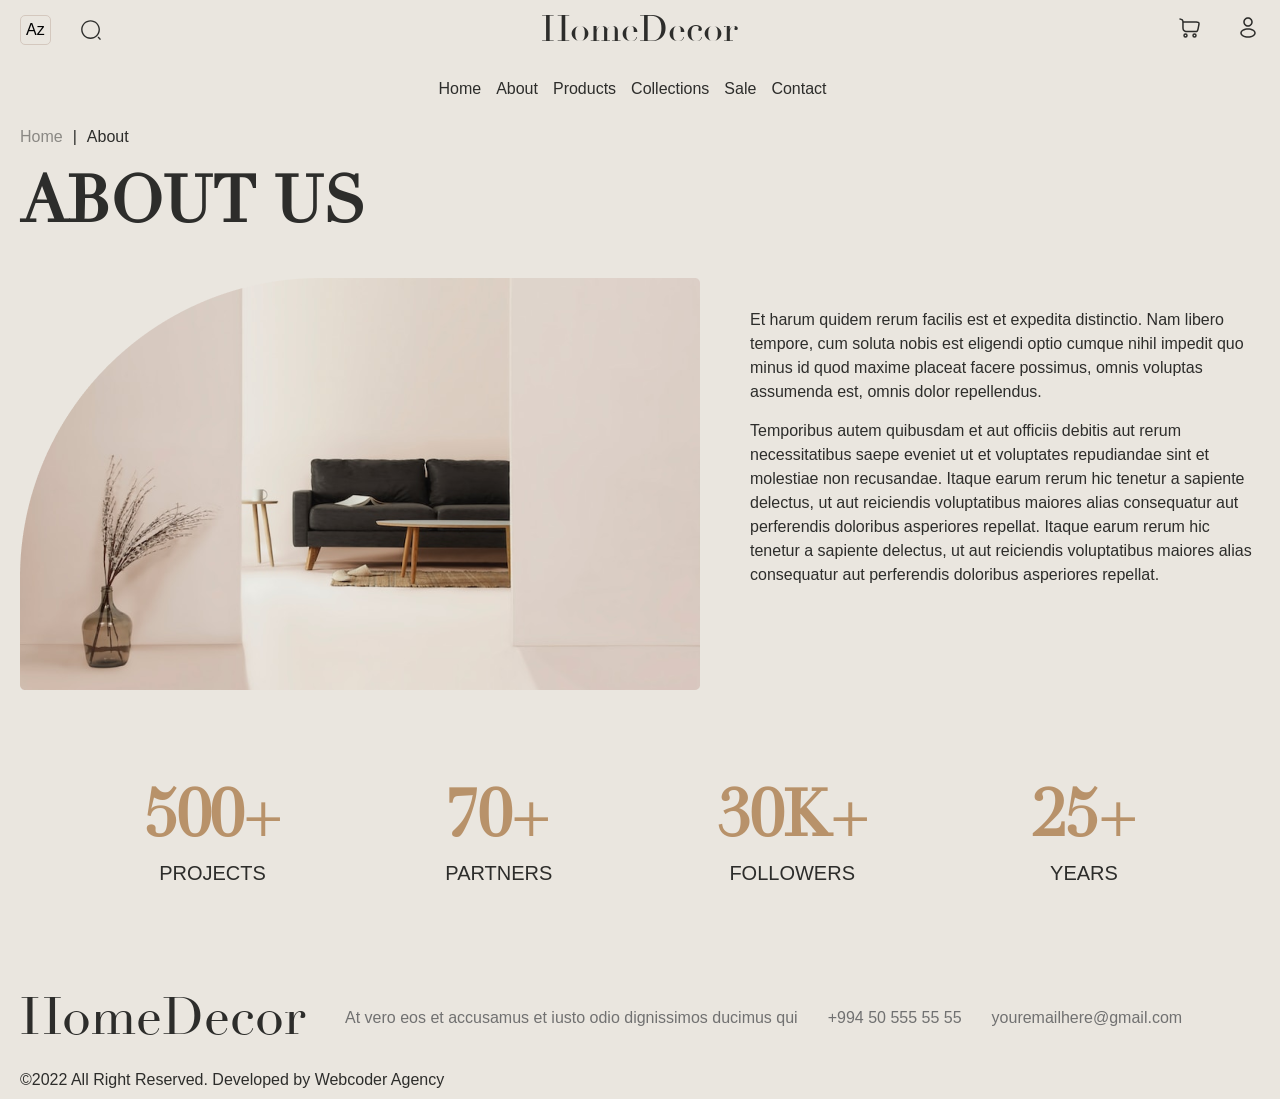
==== html/about-us.html @ b56cbfb9 "1.1" ====
<!DOCTYPE html>
<html lang="en">
<head>
    <meta charset="UTF-8">
    <meta http-equiv="X-UA-Compatible" content="IE=edge">
    <meta name="viewport" content="width=device-width, initial-scale=1.0">
    <link rel="stylesheet" href="../css/about-us.css">
    <title>About us</title>
</head>
<body>
    <div class="container">
        <div class="header">
            <div class="header-top">
                <div class="lang-search">
                    <div class="lang">Az</div>
                    <svg width="20" height="20" viewBox="0 0 20 20" fill="none" xmlns="http://www.w3.org/2000/svg">
                        <path fill-rule="evenodd" clip-rule="evenodd" d="M9.54171 1.52081C5.11192 1.52081 1.52087 5.11186 1.52087 9.54165C1.52087 13.9714 5.11192 17.5625 9.54171 17.5625C13.9715 17.5625 17.5625 13.9714 17.5625 9.54165C17.5625 5.11186 13.9715 1.52081 9.54171 1.52081ZM0.145874 9.54165C0.145874 4.35247 4.35253 0.145813 9.54171 0.145813C14.7309 0.145813 18.9375 4.35247 18.9375 9.54165C18.9375 14.7308 14.7309 18.9375 9.54171 18.9375C4.35253 18.9375 0.145874 14.7308 0.145874 9.54165ZM16.8472 16.8472C17.1157 16.5787 17.551 16.5787 17.8195 16.8472L19.6528 18.6805C19.9213 18.949 19.9213 19.3843 19.6528 19.6528C19.3844 19.9213 18.9491 19.9213 18.6806 19.6528L16.8472 17.8195C16.5788 17.551 16.5788 17.1157 16.8472 16.8472Z" fill="#2D2D2B"/>
                    </svg>
                </div>
                <h4 class="header-top-title">HomeDecor</h4>
                <div class="basket-person">
                    <svg width="24" height="24" viewBox="0 0 24 24" fill="none" xmlns="http://www.w3.org/2000/svg">
                        <path d="M7.5 18C8.32843 18 9 18.6716 9 19.5C9 20.3284 8.32843 21 7.5 21C6.67157 21 6 20.3284 6 19.5C6 18.6716 6.67157 18 7.5 18Z" stroke="#2D2D2B" stroke-width="1.5"/>
                        <path d="M16.5 18.0001C17.3284 18.0001 18 18.6716 18 19.5001C18 20.3285 17.3284 21.0001 16.5 21.0001C15.6716 21.0001 15 20.3285 15 19.5001C15 18.6716 15.6716 18.0001 16.5 18.0001Z" stroke="#2D2D2B" stroke-width="1.5"/>
                        <path d="M2.26121 3.09184L2.50997 2.38429H2.50997L2.26121 3.09184ZM2.24876 2.29246C1.85799 2.15507 1.42984 2.36048 1.29246 2.75124C1.15507 3.14201 1.36048 3.57016 1.75124 3.70754L2.24876 2.29246ZM4.58584 4.32298L5.20507 3.89983V3.89983L4.58584 4.32298ZM5.88772 14.5862L5.34345 15.1022H5.34345L5.88772 14.5862ZM20.6578 9.88275L21.3923 10.0342L21.3933 10.0296L20.6578 9.88275ZM20.158 12.3075L20.8926 12.4589L20.158 12.3075ZM20.7345 6.69708L20.1401 7.15439L20.7345 6.69708ZM19.1336 15.0504L18.6598 14.469L19.1336 15.0504ZM5.70808 9.76V7.03836H4.20808V9.76H5.70808ZM2.50997 2.38429L2.24876 2.29246L1.75124 3.70754L2.01245 3.79938L2.50997 2.38429ZM10.9375 16.25H16.2404V14.75H10.9375V16.25ZM5.70808 7.03836C5.70808 6.3312 5.7091 5.7411 5.65719 5.26157C5.60346 4.76519 5.48705 4.31247 5.20507 3.89983L3.96661 4.74613C4.05687 4.87822 4.12657 5.05964 4.1659 5.42299C4.20706 5.8032 4.20808 6.29841 4.20808 7.03836H5.70808ZM2.01245 3.79938C2.68006 4.0341 3.11881 4.18965 3.44166 4.34806C3.74488 4.49684 3.87855 4.61727 3.96661 4.74613L5.20507 3.89983C4.92089 3.48397 4.54304 3.21763 4.10241 3.00143C3.68139 2.79485 3.14395 2.60719 2.50997 2.38429L2.01245 3.79938ZM4.20808 9.76C4.20808 11.2125 4.22171 12.2599 4.35876 13.0601C4.50508 13.9144 4.79722 14.5261 5.34345 15.1022L6.43198 14.0702C6.11182 13.7325 5.93913 13.4018 5.83723 12.8069C5.72607 12.1578 5.70808 11.249 5.70808 9.76H4.20808ZM10.9375 14.75C9.52069 14.75 8.53763 14.7482 7.79696 14.6432C7.08215 14.5418 6.70452 14.3576 6.43198 14.0702L5.34345 15.1022C5.93731 15.7286 6.69012 16.0013 7.58636 16.1283C8.45674 16.2518 9.56535 16.25 10.9375 16.25V14.75ZM4.95808 6.87H17.0888V5.37H4.95808V6.87ZM19.9232 9.73135L19.4235 12.1561L20.8926 12.4589L21.3923 10.0342L19.9232 9.73135ZM17.0888 6.87C17.9452 6.87 18.6989 6.871 19.2937 6.93749C19.5893 6.97053 19.8105 7.01643 19.9659 7.07105C20.1273 7.12776 20.153 7.17127 20.1401 7.15439L21.329 6.23978C21.094 5.93436 20.7636 5.76145 20.4632 5.65587C20.1567 5.54818 19.8101 5.48587 19.4604 5.44678C18.7646 5.369 17.9174 5.37 17.0888 5.37V6.87ZM21.3933 10.0296C21.5625 9.18167 21.7062 8.47024 21.7414 7.90038C21.7775 7.31418 21.7108 6.73617 21.329 6.23978L20.1401 7.15439C20.2021 7.23508 20.2706 7.38037 20.2442 7.80797C20.2168 8.25191 20.1002 8.84478 19.9223 9.73595L21.3933 10.0296ZM16.2404 16.25C17.0021 16.25 17.6413 16.2513 18.1566 16.1882C18.6923 16.1227 19.1809 15.9794 19.6074 15.6318L18.6598 14.469C18.5346 14.571 18.3571 14.6525 17.9744 14.6994C17.5712 14.7487 17.0397 14.75 16.2404 14.75V16.25ZM19.4235 12.1561C19.2621 12.9389 19.1535 13.4593 19.0238 13.8442C18.9007 14.2095 18.785 14.367 18.6598 14.469L19.6074 15.6318C20.0339 15.2842 20.2729 14.8346 20.4453 14.3232C20.6111 13.8312 20.7388 13.2049 20.8926 12.4589L19.4235 12.1561Z" fill="#2D2D2B"/>
                    </svg>
                    <svg width="24" height="24" viewBox="0 0 24 24" fill="none" xmlns="http://www.w3.org/2000/svg">
                        <path fill-rule="evenodd" clip-rule="evenodd" d="M12 1.25C9.37665 1.25 7.25 3.37665 7.25 6C7.25 8.62335 9.37665 10.75 12 10.75C14.6234 10.75 16.75 8.62335 16.75 6C16.75 3.37665 14.6234 1.25 12 1.25ZM8.75 6C8.75 4.20507 10.2051 2.75 12 2.75C13.7949 2.75 15.25 4.20507 15.25 6C15.25 7.79493 13.7949 9.25 12 9.25C10.2051 9.25 8.75 7.79493 8.75 6Z" fill="#2D2D2B"/>
                        <path fill-rule="evenodd" clip-rule="evenodd" d="M12 12.25C9.96067 12.25 8.07752 12.7208 6.67815 13.5204C5.3 14.3079 4.25 15.5101 4.25 17C4.25 18.4899 5.3 19.6921 6.67815 20.4796C8.07752 21.2792 9.96067 21.75 12 21.75C14.0393 21.75 15.9225 21.2792 17.3219 20.4796C18.7 19.6921 19.75 18.4899 19.75 17C19.75 15.5101 18.7 14.3079 17.3219 13.5204C15.9225 12.7208 14.0393 12.25 12 12.25ZM5.75 17C5.75 16.2807 6.26701 15.483 7.42236 14.8228C8.55649 14.1747 10.1733 13.75 12 13.75C13.8267 13.75 15.4435 14.1747 16.5776 14.8228C17.733 15.483 18.25 16.2807 18.25 17C18.25 17.7193 17.733 18.517 16.5776 19.1772C15.4435 19.8253 13.8267 20.25 12 20.25C10.1733 20.25 8.55649 19.8253 7.42236 19.1772C6.26701 18.517 5.75 17.7193 5.75 17Z" fill="#2D2D2B"/>
                    </svg>
                </div>
                <div class="search-mob-menu">
                    <svg width="20" height="20" viewBox="0 0 20 20" fill="none" xmlns="http://www.w3.org/2000/svg">
                        <path fill-rule="evenodd" clip-rule="evenodd" d="M9.54171 1.52081C5.11192 1.52081 1.52087 5.11186 1.52087 9.54165C1.52087 13.9714 5.11192 17.5625 9.54171 17.5625C13.9715 17.5625 17.5625 13.9714 17.5625 9.54165C17.5625 5.11186 13.9715 1.52081 9.54171 1.52081ZM0.145874 9.54165C0.145874 4.35247 4.35253 0.145813 9.54171 0.145813C14.7309 0.145813 18.9375 4.35247 18.9375 9.54165C18.9375 14.7308 14.7309 18.9375 9.54171 18.9375C4.35253 18.9375 0.145874 14.7308 0.145874 9.54165ZM16.8472 16.8472C17.1157 16.5787 17.551 16.5787 17.8195 16.8472L19.6528 18.6805C19.9213 18.949 19.9213 19.3843 19.6528 19.6528C19.3844 19.9213 18.9491 19.9213 18.6806 19.6528L16.8472 17.8195C16.5788 17.551 16.5788 17.1157 16.8472 16.8472Z" fill="#2D2D2B"/>
                    </svg>
                    <svg width="18" height="14" viewBox="0 0 18 14" fill="none" xmlns="http://www.w3.org/2000/svg">
                        <path d="M1 1H17M1 7H17M1 13H17" stroke="#2D2D2B" stroke-width="2" stroke-linecap="round" stroke-linejoin="round"/>
                    </svg>
                </div>
            </div>
            <div class="nav-menu-container">
                <ul class="nav-menu">
                    <li class="nav-elem">
                        <a href="">Home</a>
                    </li>
                    <li class="nav-elem">
                        <a href="">About</a>
                    </li>
                    <li class="nav-elem">
                        <a href="">Products</a>
                    </li>
                    <li class="nav-elem">
                        <a href="">Collections</a>
                    </li>
                    <li class="nav-elem">
                        <a href="">Sale</a>
                    </li>
                    <li class="nav-elem">
                        <a href="">Contact</a>
                    </li>
                </ul>
            </div>
        </div>
        <ul class="page-nav">
            <li class="nav-elem1">Home</li>
            <li class="nav-elem2">|</li>
            <li class="nav-elem2">About</li>
        </ul>
        <div class="about-us-container">
            <h2  class="mob-h2">ABOUT US</h2>
            <div class="txt-img">
                <img class="about-us-img" src="/pics/home3.png" alt="">
                <div class="about-us-txt">
                    <div class="about-us-first-paragraph">Et harum quidem rerum facilis est et expedita distinctio. Nam libero tempore, cum soluta nobis est eligendi optio cumque nihil impedit quo minus id quod maxime placeat facere possimus, omnis voluptas assumenda est, omnis dolor repellendus.</div>
                    <div class="about-us-second-paragraph"> Temporibus autem quibusdam et aut officiis debitis aut rerum necessitatibus saepe eveniet ut et voluptates repudiandae sint et molestiae non recusandae. Itaque earum rerum hic tenetur a sapiente delectus, ut aut reiciendis voluptatibus maiores alias consequatur aut perferendis doloribus asperiores repellat.  Itaque earum rerum hic tenetur a sapiente delectus, ut aut reiciendis voluptatibus maiores alias consequatur aut perferendis doloribus asperiores repellat.</div>                    
                </div>
            </div>
            <div class="about-us-info-wrapper">
                <div class="about-us-info">
                    <div class="info-elem">
                        <h2 class="number">500+</h2>
                        <div class="word">PROJECTS</div>
                    </div>
                    <div class="info-elem">
                        <h2 class="number">70+</h2>
                        <div class="word">PARTNERS</div>
                    </div>
                    <div class="info-elem">
                        <h2 class="number">30K+</h2>
                        <div class="word">FOLLOWERS</div>
                    </div>
                    <div class="info-elem">
                        <h2 class="number">25+</h2>
                        <div class="word">YEARS</div>
                    </div>
                </div>
            </div>
        </div>
        <div class="footer">
            <div class="footer-top">
                <div class="footer-title">HomeDecor</div>
                <ul class="footer-top-elems">
                    <li class="footer-top-elem">At vero eos et accusamus et iusto odio dignissimos ducimus qui </li>
                    <li class="footer-top-elem">+994 50 555 55 55</li>
                    <li class="footer-top-elem">youremailhere@gmail.com</li>
                </ul>
            </div>
            <div class="footer-bottom">
                <div>©2022 All Right Reserved. Developed by Webcoder Agency</div>
            </div>
        </div>
    </div>
</body>
</html>
---- css/about-us.css ----
@import "general.css";
@import "./media/about-us.css";

.txt-img,.about-us-info-wrapper,.about-us-info {
    display: flex;
}
.about-us-container {
    padding: 0 20px;
    margin-bottom: 100px;
}
.about-us-container > h2 {
    margin-bottom: 50px;
}
.txt-img {
    margin-bottom: 100px;
}
.about-us-info-wrapper {
    justify-content: center;
}
.about-us-info {
    width: 80%;
    justify-content: space-between;
}
.number {
    color: var(--brown);
    margin-bottom: 20px;
}
.word {
    text-align: center;
    font-size: 20px;
    color: #2D2D2B;
}
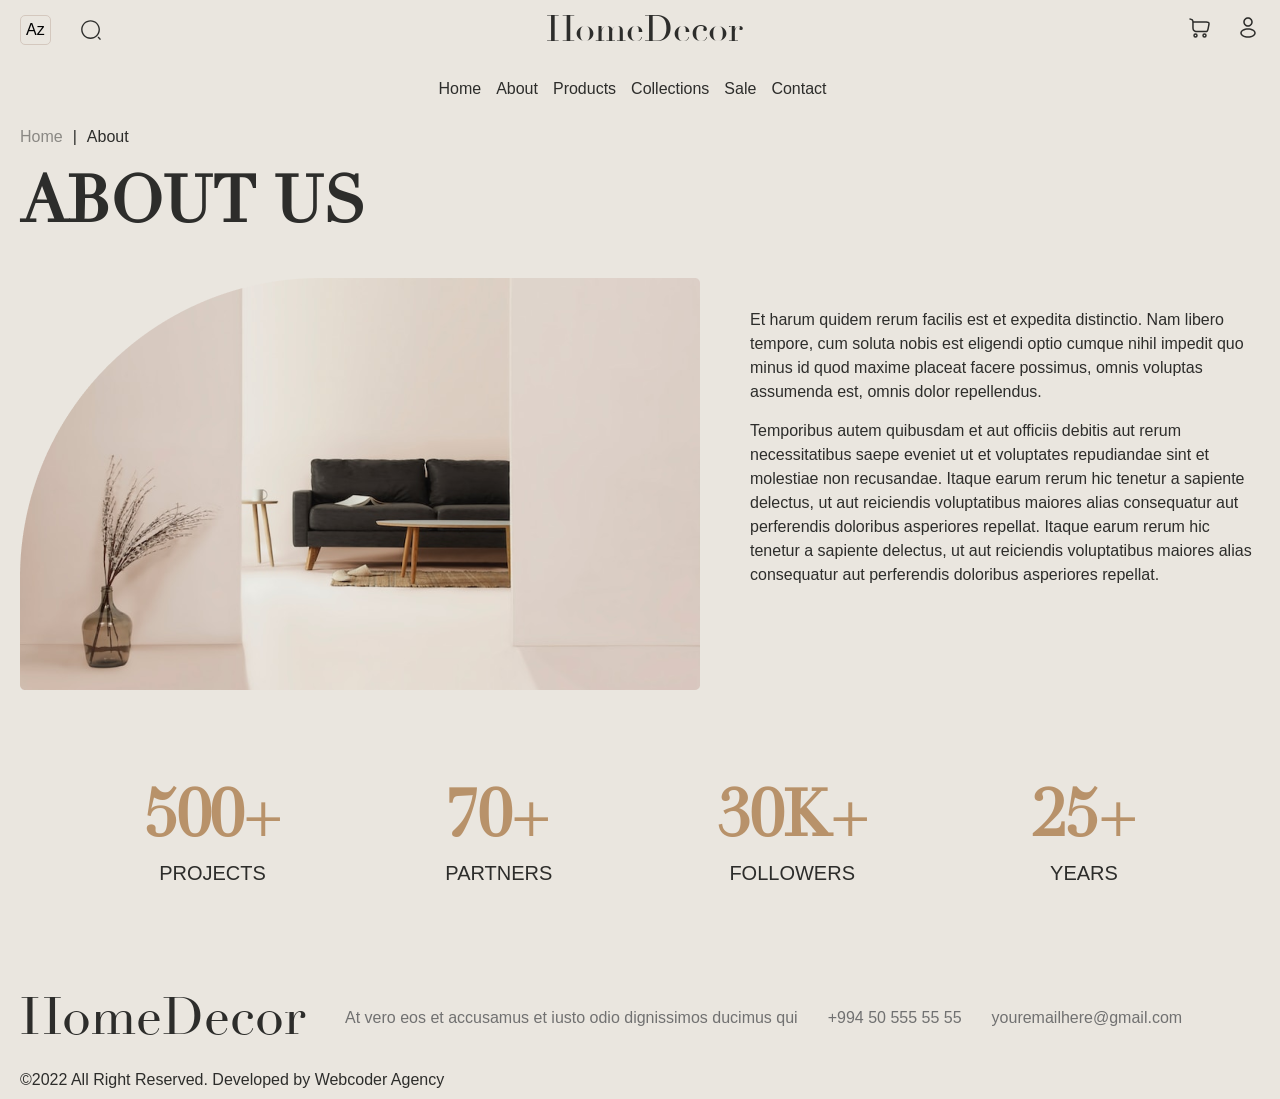
==== commit aff70dfc: "1.7" ====
--- a/html/about-us.html
+++ b/html/about-us.html
@@ -8,61 +8,131 @@
     <title>About us</title>
 </head>
 <body>
-    <div class="container">
-        <div class="header">
-            <div class="header-top">
-                <div class="lang-search">
-                    <div class="lang">Az</div>
-                    <svg width="20" height="20" viewBox="0 0 20 20" fill="none" xmlns="http://www.w3.org/2000/svg">
-                        <path fill-rule="evenodd" clip-rule="evenodd" d="M9.54171 1.52081C5.11192 1.52081 1.52087 5.11186 1.52087 9.54165C1.52087 13.9714 5.11192 17.5625 9.54171 17.5625C13.9715 17.5625 17.5625 13.9714 17.5625 9.54165C17.5625 5.11186 13.9715 1.52081 9.54171 1.52081ZM0.145874 9.54165C0.145874 4.35247 4.35253 0.145813 9.54171 0.145813C14.7309 0.145813 18.9375 4.35247 18.9375 9.54165C18.9375 14.7308 14.7309 18.9375 9.54171 18.9375C4.35253 18.9375 0.145874 14.7308 0.145874 9.54165ZM16.8472 16.8472C17.1157 16.5787 17.551 16.5787 17.8195 16.8472L19.6528 18.6805C19.9213 18.949 19.9213 19.3843 19.6528 19.6528C19.3844 19.9213 18.9491 19.9213 18.6806 19.6528L16.8472 17.8195C16.5788 17.551 16.5788 17.1157 16.8472 16.8472Z" fill="#2D2D2B"/>
-                    </svg>
-                </div>
-                <h4 class="header-top-title">HomeDecor</h4>
-                <div class="basket-person">
+    <div style="display: none;" class="shadow"></div> 
+    <div style="display: none;" class="search-field">
+        <svg  width="20" height="20" viewBox="0 0 20 20" fill="none" xmlns="http://www.w3.org/2000/svg">
+            <path fill-rule="evenodd" clip-rule="evenodd" d="M9.54171 1.52081C5.11192 1.52081 1.52087 5.11186 1.52087 9.54165C1.52087 13.9714 5.11192 17.5625 9.54171 17.5625C13.9715 17.5625 17.5625 13.9714 17.5625 9.54165C17.5625 5.11186 13.9715 1.52081 9.54171 1.52081ZM0.145874 9.54165C0.145874 4.35247 4.35253 0.145813 9.54171 0.145813C14.7309 0.145813 18.9375 4.35247 18.9375 9.54165C18.9375 14.7308 14.7309 18.9375 9.54171 18.9375C4.35253 18.9375 0.145874 14.7308 0.145874 9.54165ZM16.8472 16.8472C17.1157 16.5787 17.551 16.5787 17.8195 16.8472L19.6528 18.6805C19.9213 18.949 19.9213 19.3843 19.6528 19.6528C19.3844 19.9213 18.9491 19.9213 18.6806 19.6528L16.8472 17.8195C16.5788 17.551 16.5788 17.1157 16.8472 16.8472Z" fill="#2D2D2B"/>
+        </svg>
+        <input placeholder="SEARCH OUR STORE" type="text">
+        <div class="cross-icon" onclick="closeSearch()">
+            <svg width="17" height="17" viewBox="0 0 17 17" fill="none" xmlns="http://www.w3.org/2000/svg">
+                <path d="M16.0128 14.8631C16.0883 14.9386 16.1482 15.0282 16.189 15.1269C16.2299 15.2255 16.2509 15.3312 16.2509 15.438C16.2509 15.5447 16.2299 15.6504 16.189 15.7491C16.1482 15.8477 16.0883 15.9373 16.0128 16.0128C15.9373 16.0883 15.8477 16.1482 15.7491 16.189C15.6504 16.2299 15.5447 16.2509 15.438 16.2509C15.3312 16.2509 15.2255 16.2299 15.1269 16.189C15.0282 16.1482 14.9386 16.0883 14.8631 16.0128L8.12545 9.27412L1.3878 16.0128C1.23534 16.1653 1.02856 16.2509 0.812952 16.2509C0.597344 16.2509 0.390566 16.1653 0.238108 16.0128C0.08565 15.8603 4.25015e-09 15.6536 0 15.438C-4.25015e-09 15.2223 0.08565 15.0156 0.238108 14.8631L6.97678 8.12545L0.238108 1.3878C0.08565 1.23534 -1.60641e-09 1.02856 0 0.812952C1.60641e-09 0.597344 0.08565 0.390566 0.238108 0.238108C0.390566 0.08565 0.597344 1.60641e-09 0.812952 0C1.02856 -1.60641e-09 1.23534 0.08565 1.3878 0.238108L8.12545 6.97678L14.8631 0.238108C15.0156 0.08565 15.2223 -4.25015e-09 15.438 0C15.6536 4.25015e-09 15.8603 0.08565 16.0128 0.238108C16.1653 0.390566 16.2509 0.597344 16.2509 0.812952C16.2509 1.02856 16.1653 1.23534 16.0128 1.3878L9.27412 8.12545L16.0128 14.8631Z" fill="#2D2D2B"/>
+            </svg>
+        </div>
+    </div>
+    <div style="display: none;" class="mob-menu">
+        <div class="mob-menu-top">
+            <div class="basket-person-mob">
+                <a class="basket-icon-link" href="basket.html">
                     <svg width="24" height="24" viewBox="0 0 24 24" fill="none" xmlns="http://www.w3.org/2000/svg">
                         <path d="M7.5 18C8.32843 18 9 18.6716 9 19.5C9 20.3284 8.32843 21 7.5 21C6.67157 21 6 20.3284 6 19.5C6 18.6716 6.67157 18 7.5 18Z" stroke="#2D2D2B" stroke-width="1.5"/>
                         <path d="M16.5 18.0001C17.3284 18.0001 18 18.6716 18 19.5001C18 20.3285 17.3284 21.0001 16.5 21.0001C15.6716 21.0001 15 20.3285 15 19.5001C15 18.6716 15.6716 18.0001 16.5 18.0001Z" stroke="#2D2D2B" stroke-width="1.5"/>
                         <path d="M2.26121 3.09184L2.50997 2.38429H2.50997L2.26121 3.09184ZM2.24876 2.29246C1.85799 2.15507 1.42984 2.36048 1.29246 2.75124C1.15507 3.14201 1.36048 3.57016 1.75124 3.70754L2.24876 2.29246ZM4.58584 4.32298L5.20507 3.89983V3.89983L4.58584 4.32298ZM5.88772 14.5862L5.34345 15.1022H5.34345L5.88772 14.5862ZM20.6578 9.88275L21.3923 10.0342L21.3933 10.0296L20.6578 9.88275ZM20.158 12.3075L20.8926 12.4589L20.158 12.3075ZM20.7345 6.69708L20.1401 7.15439L20.7345 6.69708ZM19.1336 15.0504L18.6598 14.469L19.1336 15.0504ZM5.70808 9.76V7.03836H4.20808V9.76H5.70808ZM2.50997 2.38429L2.24876 2.29246L1.75124 3.70754L2.01245 3.79938L2.50997 2.38429ZM10.9375 16.25H16.2404V14.75H10.9375V16.25ZM5.70808 7.03836C5.70808 6.3312 5.7091 5.7411 5.65719 5.26157C5.60346 4.76519 5.48705 4.31247 5.20507 3.89983L3.96661 4.74613C4.05687 4.87822 4.12657 5.05964 4.1659 5.42299C4.20706 5.8032 4.20808 6.29841 4.20808 7.03836H5.70808ZM2.01245 3.79938C2.68006 4.0341 3.11881 4.18965 3.44166 4.34806C3.74488 4.49684 3.87855 4.61727 3.96661 4.74613L5.20507 3.89983C4.92089 3.48397 4.54304 3.21763 4.10241 3.00143C3.68139 2.79485 3.14395 2.60719 2.50997 2.38429L2.01245 3.79938ZM4.20808 9.76C4.20808 11.2125 4.22171 12.2599 4.35876 13.0601C4.50508 13.9144 4.79722 14.5261 5.34345 15.1022L6.43198 14.0702C6.11182 13.7325 5.93913 13.4018 5.83723 12.8069C5.72607 12.1578 5.70808 11.249 5.70808 9.76H4.20808ZM10.9375 14.75C9.52069 14.75 8.53763 14.7482 7.79696 14.6432C7.08215 14.5418 6.70452 14.3576 6.43198 14.0702L5.34345 15.1022C5.93731 15.7286 6.69012 16.0013 7.58636 16.1283C8.45674 16.2518 9.56535 16.25 10.9375 16.25V14.75ZM4.95808 6.87H17.0888V5.37H4.95808V6.87ZM19.9232 9.73135L19.4235 12.1561L20.8926 12.4589L21.3923 10.0342L19.9232 9.73135ZM17.0888 6.87C17.9452 6.87 18.6989 6.871 19.2937 6.93749C19.5893 6.97053 19.8105 7.01643 19.9659 7.07105C20.1273 7.12776 20.153 7.17127 20.1401 7.15439L21.329 6.23978C21.094 5.93436 20.7636 5.76145 20.4632 5.65587C20.1567 5.54818 19.8101 5.48587 19.4604 5.44678C18.7646 5.369 17.9174 5.37 17.0888 5.37V6.87ZM21.3933 10.0296C21.5625 9.18167 21.7062 8.47024 21.7414 7.90038C21.7775 7.31418 21.7108 6.73617 21.329 6.23978L20.1401 7.15439C20.2021 7.23508 20.2706 7.38037 20.2442 7.80797C20.2168 8.25191 20.1002 8.84478 19.9223 9.73595L21.3933 10.0296ZM16.2404 16.25C17.0021 16.25 17.6413 16.2513 18.1566 16.1882C18.6923 16.1227 19.1809 15.9794 19.6074 15.6318L18.6598 14.469C18.5346 14.571 18.3571 14.6525 17.9744 14.6994C17.5712 14.7487 17.0397 14.75 16.2404 14.75V16.25ZM19.4235 12.1561C19.2621 12.9389 19.1535 13.4593 19.0238 13.8442C18.9007 14.2095 18.785 14.367 18.6598 14.469L19.6074 15.6318C20.0339 15.2842 20.2729 14.8346 20.4453 14.3232C20.6111 13.8312 20.7388 13.2049 20.8926 12.4589L19.4235 12.1561Z" fill="#2D2D2B"/>
                     </svg>
+                    <div style="display: none;" class="basket-circle">1</div>
+                </a>
+
+                <a href="my-account.html">
                     <svg width="24" height="24" viewBox="0 0 24 24" fill="none" xmlns="http://www.w3.org/2000/svg">
                         <path fill-rule="evenodd" clip-rule="evenodd" d="M12 1.25C9.37665 1.25 7.25 3.37665 7.25 6C7.25 8.62335 9.37665 10.75 12 10.75C14.6234 10.75 16.75 8.62335 16.75 6C16.75 3.37665 14.6234 1.25 12 1.25ZM8.75 6C8.75 4.20507 10.2051 2.75 12 2.75C13.7949 2.75 15.25 4.20507 15.25 6C15.25 7.79493 13.7949 9.25 12 9.25C10.2051 9.25 8.75 7.79493 8.75 6Z" fill="#2D2D2B"/>
                         <path fill-rule="evenodd" clip-rule="evenodd" d="M12 12.25C9.96067 12.25 8.07752 12.7208 6.67815 13.5204C5.3 14.3079 4.25 15.5101 4.25 17C4.25 18.4899 5.3 19.6921 6.67815 20.4796C8.07752 21.2792 9.96067 21.75 12 21.75C14.0393 21.75 15.9225 21.2792 17.3219 20.4796C18.7 19.6921 19.75 18.4899 19.75 17C19.75 15.5101 18.7 14.3079 17.3219 13.5204C15.9225 12.7208 14.0393 12.25 12 12.25ZM5.75 17C5.75 16.2807 6.26701 15.483 7.42236 14.8228C8.55649 14.1747 10.1733 13.75 12 13.75C13.8267 13.75 15.4435 14.1747 16.5776 14.8228C17.733 15.483 18.25 16.2807 18.25 17C18.25 17.7193 17.733 18.517 16.5776 19.1772C15.4435 19.8253 13.8267 20.25 12 20.25C10.1733 20.25 8.55649 19.8253 7.42236 19.1772C6.26701 18.517 5.75 17.7193 5.75 17Z" fill="#2D2D2B"/>
                     </svg>
-                </div>
-                <div class="search-mob-menu">
-                    <svg width="20" height="20" viewBox="0 0 20 20" fill="none" xmlns="http://www.w3.org/2000/svg">
-                        <path fill-rule="evenodd" clip-rule="evenodd" d="M9.54171 1.52081C5.11192 1.52081 1.52087 5.11186 1.52087 9.54165C1.52087 13.9714 5.11192 17.5625 9.54171 17.5625C13.9715 17.5625 17.5625 13.9714 17.5625 9.54165C17.5625 5.11186 13.9715 1.52081 9.54171 1.52081ZM0.145874 9.54165C0.145874 4.35247 4.35253 0.145813 9.54171 0.145813C14.7309 0.145813 18.9375 4.35247 18.9375 9.54165C18.9375 14.7308 14.7309 18.9375 9.54171 18.9375C4.35253 18.9375 0.145874 14.7308 0.145874 9.54165ZM16.8472 16.8472C17.1157 16.5787 17.551 16.5787 17.8195 16.8472L19.6528 18.6805C19.9213 18.949 19.9213 19.3843 19.6528 19.6528C19.3844 19.9213 18.9491 19.9213 18.6806 19.6528L16.8472 17.8195C16.5788 17.551 16.5788 17.1157 16.8472 16.8472Z" fill="#2D2D2B"/>
+                </a>
+            </div>
+            <div class="cross-icon" onclick="closeMobMenu()">
+                <svg width="17" height="17" viewBox="0 0 17 17" fill="none" xmlns="http://www.w3.org/2000/svg">
+                    <path d="M16.0128 14.8631C16.0883 14.9386 16.1482 15.0282 16.189 15.1269C16.2299 15.2255 16.2509 15.3312 16.2509 15.438C16.2509 15.5447 16.2299 15.6504 16.189 15.7491C16.1482 15.8477 16.0883 15.9373 16.0128 16.0128C15.9373 16.0883 15.8477 16.1482 15.7491 16.189C15.6504 16.2299 15.5447 16.2509 15.438 16.2509C15.3312 16.2509 15.2255 16.2299 15.1269 16.189C15.0282 16.1482 14.9386 16.0883 14.8631 16.0128L8.12545 9.27412L1.3878 16.0128C1.23534 16.1653 1.02856 16.2509 0.812952 16.2509C0.597344 16.2509 0.390566 16.1653 0.238108 16.0128C0.08565 15.8603 4.25015e-09 15.6536 0 15.438C-4.25015e-09 15.2223 0.08565 15.0156 0.238108 14.8631L6.97678 8.12545L0.238108 1.3878C0.08565 1.23534 -1.60641e-09 1.02856 0 0.812952C1.60641e-09 0.597344 0.08565 0.390566 0.238108 0.238108C0.390566 0.08565 0.597344 1.60641e-09 0.812952 0C1.02856 -1.60641e-09 1.23534 0.08565 1.3878 0.238108L8.12545 6.97678L14.8631 0.238108C15.0156 0.08565 15.2223 -4.25015e-09 15.438 0C15.6536 4.25015e-09 15.8603 0.08565 16.0128 0.238108C16.1653 0.390566 16.2509 0.597344 16.2509 0.812952C16.2509 1.02856 16.1653 1.23534 16.0128 1.3878L9.27412 8.12545L16.0128 14.8631Z" fill="#2D2D2B"/>
+                </svg>
+            </div>
+        </div>
+        <ul class="nav-menu">
+            <li class="nav-elem">
+                <a href="index.html">Home</a>
+            </li>
+            <li class="nav-elem">
+                <a href="about-us.html">About</a>
+            </li>
+            <li class="nav-elem">
+                <a href="products.html">Products</a>
+            </li>
+            <li class="nav-elem">
+                <a href="collections.html">Collections</a>
+            </li>
+            <li class="nav-elem">
+                <a href="product.html">Sale</a>
+            </li>
+            <li class="nav-elem">
+                <a href="contact.html">Contact</a>
+            </li>
+        </ul>
+        <div class="langs-container">
+            <div>Az</div>
+            <div>En</div>
+            <div>Ru</div>
+        </div>
+    </div>
+    <div class="container">
+      <div class="header">
+        <div class="header-top">
+            <div class="lang-search">
+                <div class="lang">Az</div>
+                <svg onclick="openSearch()" class="search-icon" width="20" height="20" viewBox="0 0 20 20" fill="none" xmlns="http://www.w3.org/2000/svg">
+                    <path fill-rule="evenodd" clip-rule="evenodd" d="M9.54171 1.52081C5.11192 1.52081 1.52087 5.11186 1.52087 9.54165C1.52087 13.9714 5.11192 17.5625 9.54171 17.5625C13.9715 17.5625 17.5625 13.9714 17.5625 9.54165C17.5625 5.11186 13.9715 1.52081 9.54171 1.52081ZM0.145874 9.54165C0.145874 4.35247 4.35253 0.145813 9.54171 0.145813C14.7309 0.145813 18.9375 4.35247 18.9375 9.54165C18.9375 14.7308 14.7309 18.9375 9.54171 18.9375C4.35253 18.9375 0.145874 14.7308 0.145874 9.54165ZM16.8472 16.8472C17.1157 16.5787 17.551 16.5787 17.8195 16.8472L19.6528 18.6805C19.9213 18.949 19.9213 19.3843 19.6528 19.6528C19.3844 19.9213 18.9491 19.9213 18.6806 19.6528L16.8472 17.8195C16.5788 17.551 16.5788 17.1157 16.8472 16.8472Z" fill="#2D2D2B"/>
+                </svg>
+            </div>
+            <h4 class="header-top-title">HomeDecor</h4>
+            <div class="basket-person">
+                <a class="basket-icon-link basket-icon-comp" href="basket.html">
+                    <svg width="24" height="24" viewBox="0 0 24 24" fill="none" xmlns="http://www.w3.org/2000/svg">
+                        <path d="M7.5 18C8.32843 18 9 18.6716 9 19.5C9 20.3284 8.32843 21 7.5 21C6.67157 21 6 20.3284 6 19.5C6 18.6716 6.67157 18 7.5 18Z" stroke="#2D2D2B" stroke-width="1.5"/>
+                        <path d="M16.5 18.0001C17.3284 18.0001 18 18.6716 18 19.5001C18 20.3285 17.3284 21.0001 16.5 21.0001C15.6716 21.0001 15 20.3285 15 19.5001C15 18.6716 15.6716 18.0001 16.5 18.0001Z" stroke="#2D2D2B" stroke-width="1.5"/>
+                        <path d="M2.26121 3.09184L2.50997 2.38429H2.50997L2.26121 3.09184ZM2.24876 2.29246C1.85799 2.15507 1.42984 2.36048 1.29246 2.75124C1.15507 3.14201 1.36048 3.57016 1.75124 3.70754L2.24876 2.29246ZM4.58584 4.32298L5.20507 3.89983V3.89983L4.58584 4.32298ZM5.88772 14.5862L5.34345 15.1022H5.34345L5.88772 14.5862ZM20.6578 9.88275L21.3923 10.0342L21.3933 10.0296L20.6578 9.88275ZM20.158 12.3075L20.8926 12.4589L20.158 12.3075ZM20.7345 6.69708L20.1401 7.15439L20.7345 6.69708ZM19.1336 15.0504L18.6598 14.469L19.1336 15.0504ZM5.70808 9.76V7.03836H4.20808V9.76H5.70808ZM2.50997 2.38429L2.24876 2.29246L1.75124 3.70754L2.01245 3.79938L2.50997 2.38429ZM10.9375 16.25H16.2404V14.75H10.9375V16.25ZM5.70808 7.03836C5.70808 6.3312 5.7091 5.7411 5.65719 5.26157C5.60346 4.76519 5.48705 4.31247 5.20507 3.89983L3.96661 4.74613C4.05687 4.87822 4.12657 5.05964 4.1659 5.42299C4.20706 5.8032 4.20808 6.29841 4.20808 7.03836H5.70808ZM2.01245 3.79938C2.68006 4.0341 3.11881 4.18965 3.44166 4.34806C3.74488 4.49684 3.87855 4.61727 3.96661 4.74613L5.20507 3.89983C4.92089 3.48397 4.54304 3.21763 4.10241 3.00143C3.68139 2.79485 3.14395 2.60719 2.50997 2.38429L2.01245 3.79938ZM4.20808 9.76C4.20808 11.2125 4.22171 12.2599 4.35876 13.0601C4.50508 13.9144 4.79722 14.5261 5.34345 15.1022L6.43198 14.0702C6.11182 13.7325 5.93913 13.4018 5.83723 12.8069C5.72607 12.1578 5.70808 11.249 5.70808 9.76H4.20808ZM10.9375 14.75C9.52069 14.75 8.53763 14.7482 7.79696 14.6432C7.08215 14.5418 6.70452 14.3576 6.43198 14.0702L5.34345 15.1022C5.93731 15.7286 6.69012 16.0013 7.58636 16.1283C8.45674 16.2518 9.56535 16.25 10.9375 16.25V14.75ZM4.95808 6.87H17.0888V5.37H4.95808V6.87ZM19.9232 9.73135L19.4235 12.1561L20.8926 12.4589L21.3923 10.0342L19.9232 9.73135ZM17.0888 6.87C17.9452 6.87 18.6989 6.871 19.2937 6.93749C19.5893 6.97053 19.8105 7.01643 19.9659 7.07105C20.1273 7.12776 20.153 7.17127 20.1401 7.15439L21.329 6.23978C21.094 5.93436 20.7636 5.76145 20.4632 5.65587C20.1567 5.54818 19.8101 5.48587 19.4604 5.44678C18.7646 5.369 17.9174 5.37 17.0888 5.37V6.87ZM21.3933 10.0296C21.5625 9.18167 21.7062 8.47024 21.7414 7.90038C21.7775 7.31418 21.7108 6.73617 21.329 6.23978L20.1401 7.15439C20.2021 7.23508 20.2706 7.38037 20.2442 7.80797C20.2168 8.25191 20.1002 8.84478 19.9223 9.73595L21.3933 10.0296ZM16.2404 16.25C17.0021 16.25 17.6413 16.2513 18.1566 16.1882C18.6923 16.1227 19.1809 15.9794 19.6074 15.6318L18.6598 14.469C18.5346 14.571 18.3571 14.6525 17.9744 14.6994C17.5712 14.7487 17.0397 14.75 16.2404 14.75V16.25ZM19.4235 12.1561C19.2621 12.9389 19.1535 13.4593 19.0238 13.8442C18.9007 14.2095 18.785 14.367 18.6598 14.469L19.6074 15.6318C20.0339 15.2842 20.2729 14.8346 20.4453 14.3232C20.6111 13.8312 20.7388 13.2049 20.8926 12.4589L19.4235 12.1561Z" fill="#2D2D2B"/>
                     </svg>
-                    <svg width="18" height="14" viewBox="0 0 18 14" fill="none" xmlns="http://www.w3.org/2000/svg">
-                        <path d="M1 1H17M1 7H17M1 13H17" stroke="#2D2D2B" stroke-width="2" stroke-linecap="round" stroke-linejoin="round"/>
+                    <div style="display: none;" class="basket-circle">1</div>
+                </a>
+                <a href="my-account.html">
+                    <svg width="24" height="24" viewBox="0 0 24 24" fill="none" xmlns="http://www.w3.org/2000/svg">
+                        <path fill-rule="evenodd" clip-rule="evenodd" d="M12 1.25C9.37665 1.25 7.25 3.37665 7.25 6C7.25 8.62335 9.37665 10.75 12 10.75C14.6234 10.75 16.75 8.62335 16.75 6C16.75 3.37665 14.6234 1.25 12 1.25ZM8.75 6C8.75 4.20507 10.2051 2.75 12 2.75C13.7949 2.75 15.25 4.20507 15.25 6C15.25 7.79493 13.7949 9.25 12 9.25C10.2051 9.25 8.75 7.79493 8.75 6Z" fill="#2D2D2B"/>
+                        <path fill-rule="evenodd" clip-rule="evenodd" d="M12 12.25C9.96067 12.25 8.07752 12.7208 6.67815 13.5204C5.3 14.3079 4.25 15.5101 4.25 17C4.25 18.4899 5.3 19.6921 6.67815 20.4796C8.07752 21.2792 9.96067 21.75 12 21.75C14.0393 21.75 15.9225 21.2792 17.3219 20.4796C18.7 19.6921 19.75 18.4899 19.75 17C19.75 15.5101 18.7 14.3079 17.3219 13.5204C15.9225 12.7208 14.0393 12.25 12 12.25ZM5.75 17C5.75 16.2807 6.26701 15.483 7.42236 14.8228C8.55649 14.1747 10.1733 13.75 12 13.75C13.8267 13.75 15.4435 14.1747 16.5776 14.8228C17.733 15.483 18.25 16.2807 18.25 17C18.25 17.7193 17.733 18.517 16.5776 19.1772C15.4435 19.8253 13.8267 20.25 12 20.25C10.1733 20.25 8.55649 19.8253 7.42236 19.1772C6.26701 18.517 5.75 17.7193 5.75 17Z" fill="#2D2D2B"/>
                     </svg>
-                </div>
+                </a>
             </div>
+            <div class="search-mob-menu">
+                <svg onclick="openSearch()" width="20" height="20" viewBox="0 0 20 20" fill="none" xmlns="http://www.w3.org/2000/svg">
+                    <path fill-rule="evenodd" clip-rule="evenodd" d="M9.54171 1.52081C5.11192 1.52081 1.52087 5.11186 1.52087 9.54165C1.52087 13.9714 5.11192 17.5625 9.54171 17.5625C13.9715 17.5625 17.5625 13.9714 17.5625 9.54165C17.5625 5.11186 13.9715 1.52081 9.54171 1.52081ZM0.145874 9.54165C0.145874 4.35247 4.35253 0.145813 9.54171 0.145813C14.7309 0.145813 18.9375 4.35247 18.9375 9.54165C18.9375 14.7308 14.7309 18.9375 9.54171 18.9375C4.35253 18.9375 0.145874 14.7308 0.145874 9.54165ZM16.8472 16.8472C17.1157 16.5787 17.551 16.5787 17.8195 16.8472L19.6528 18.6805C19.9213 18.949 19.9213 19.3843 19.6528 19.6528C19.3844 19.9213 18.9491 19.9213 18.6806 19.6528L16.8472 17.8195C16.5788 17.551 16.5788 17.1157 16.8472 16.8472Z" fill="#2D2D2B"/>
+                </svg>
+                <svg class="mob-menu-icon" onclick="openMobMenu()" width="18" height="14" viewBox="0 0 18 14" fill="none" xmlns="http://www.w3.org/2000/svg">
+                    <path d="M1 1H17M1 7H17M1 13H17" stroke="#2D2D2B" stroke-width="2" stroke-linecap="round" stroke-linejoin="round"/>
+                </svg>
+            </div>
+        </div>
             <div class="nav-menu-container">
                 <ul class="nav-menu">
                     <li class="nav-elem">
-                        <a href="">Home</a>
+                        <a href="index.html">Home</a>
                     </li>
                     <li class="nav-elem">
-                        <a href="">About</a>
+                        <a href="about-us.html">About</a>
                     </li>
                     <li class="nav-elem">
-                        <a href="">Products</a>
+                        <a href="products.html">Products</a>
                     </li>
                     <li class="nav-elem">
-                        <a href="">Collections</a>
+                        <a href="collections.html">Collections</a>
                     </li>
                     <li class="nav-elem">
-                        <a href="">Sale</a>
+                        <a href="product.html">Sale</a>
                     </li>
                     <li class="nav-elem">
-                        <a href="">Contact</a>
+                        <a href="contact.html">Contact</a>
                     </li>
                 </ul>
             </div>
         </div>
         <ul class="page-nav">
-            <li class="nav-elem1">Home</li>
+            <li class="nav-elem1">
+                <a href="index.html">Home</a> 
+            </li>
             <li class="nav-elem2">|</li>
             <li class="nav-elem2">About</li>
         </ul>
@@ -110,5 +180,6 @@
             </div>
         </div>
     </div>
+    <script src="../js/general.js"></script>
 </body>
 </html>
